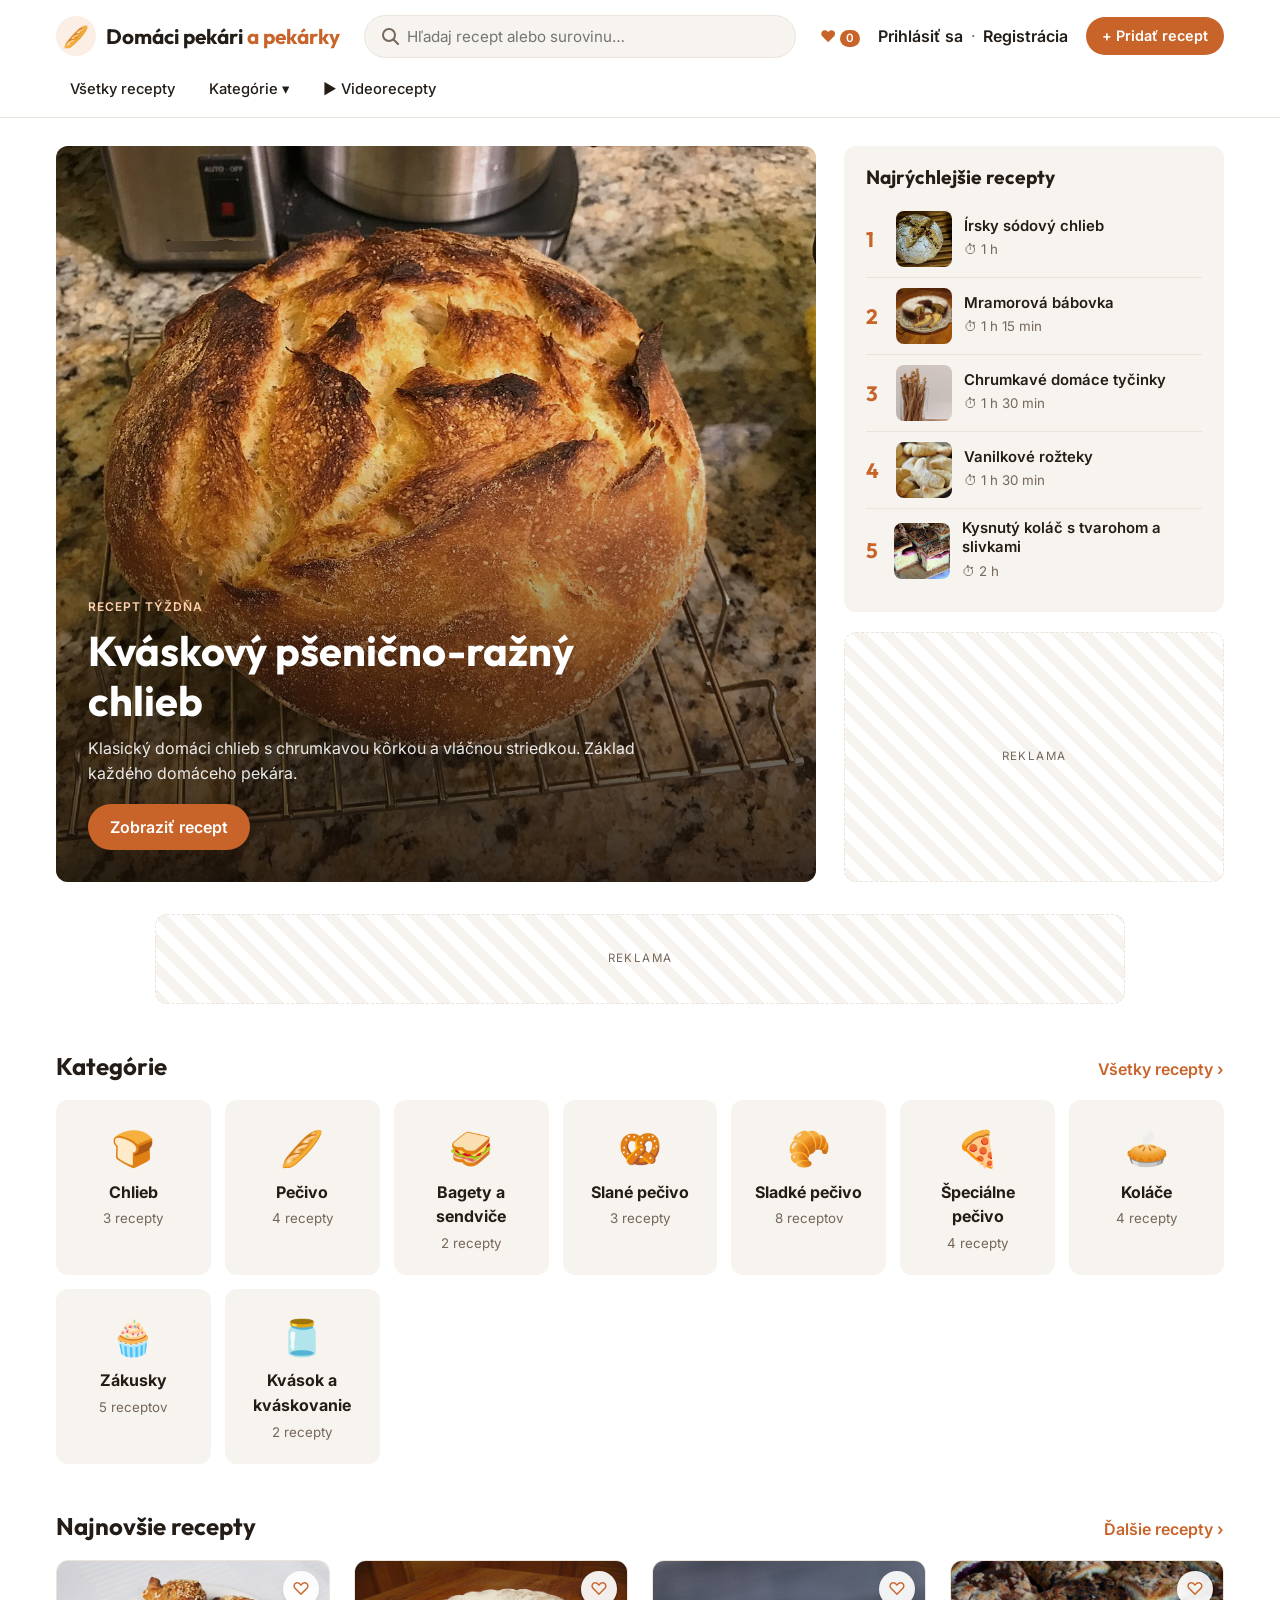
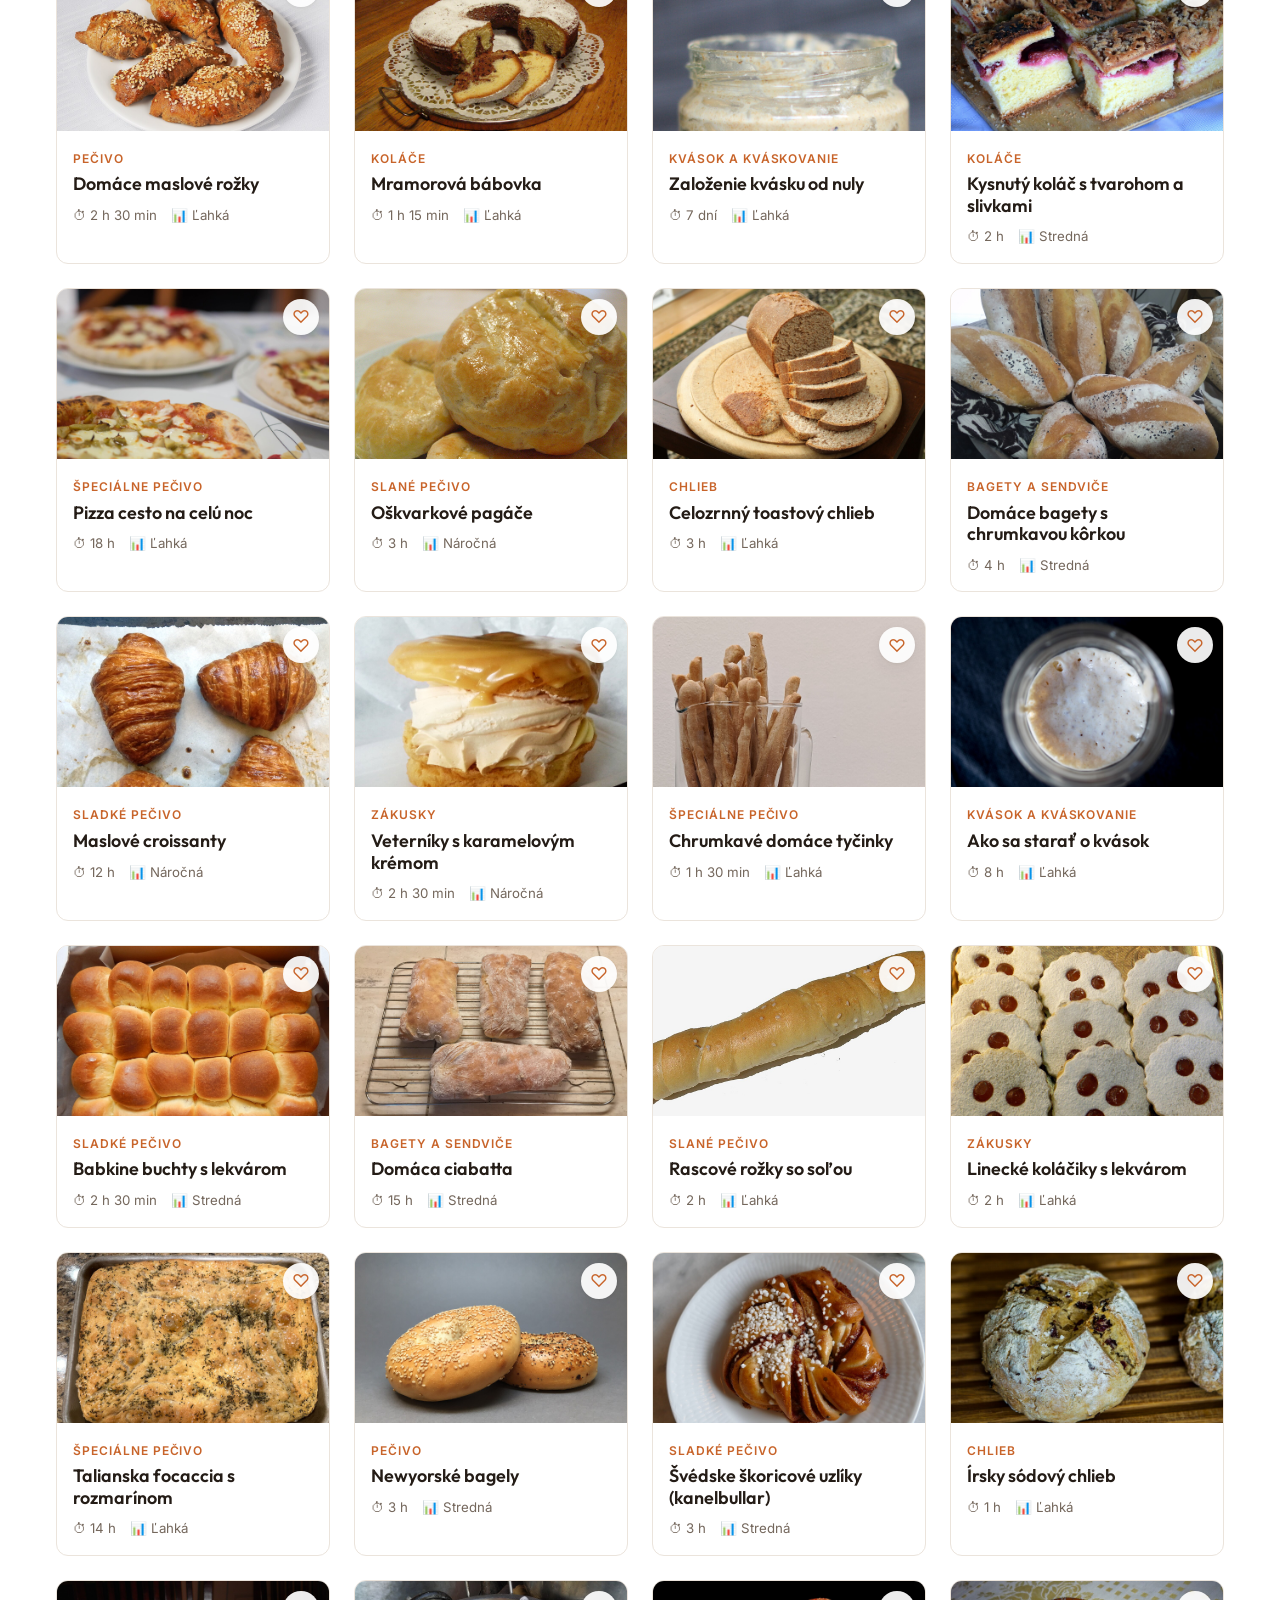
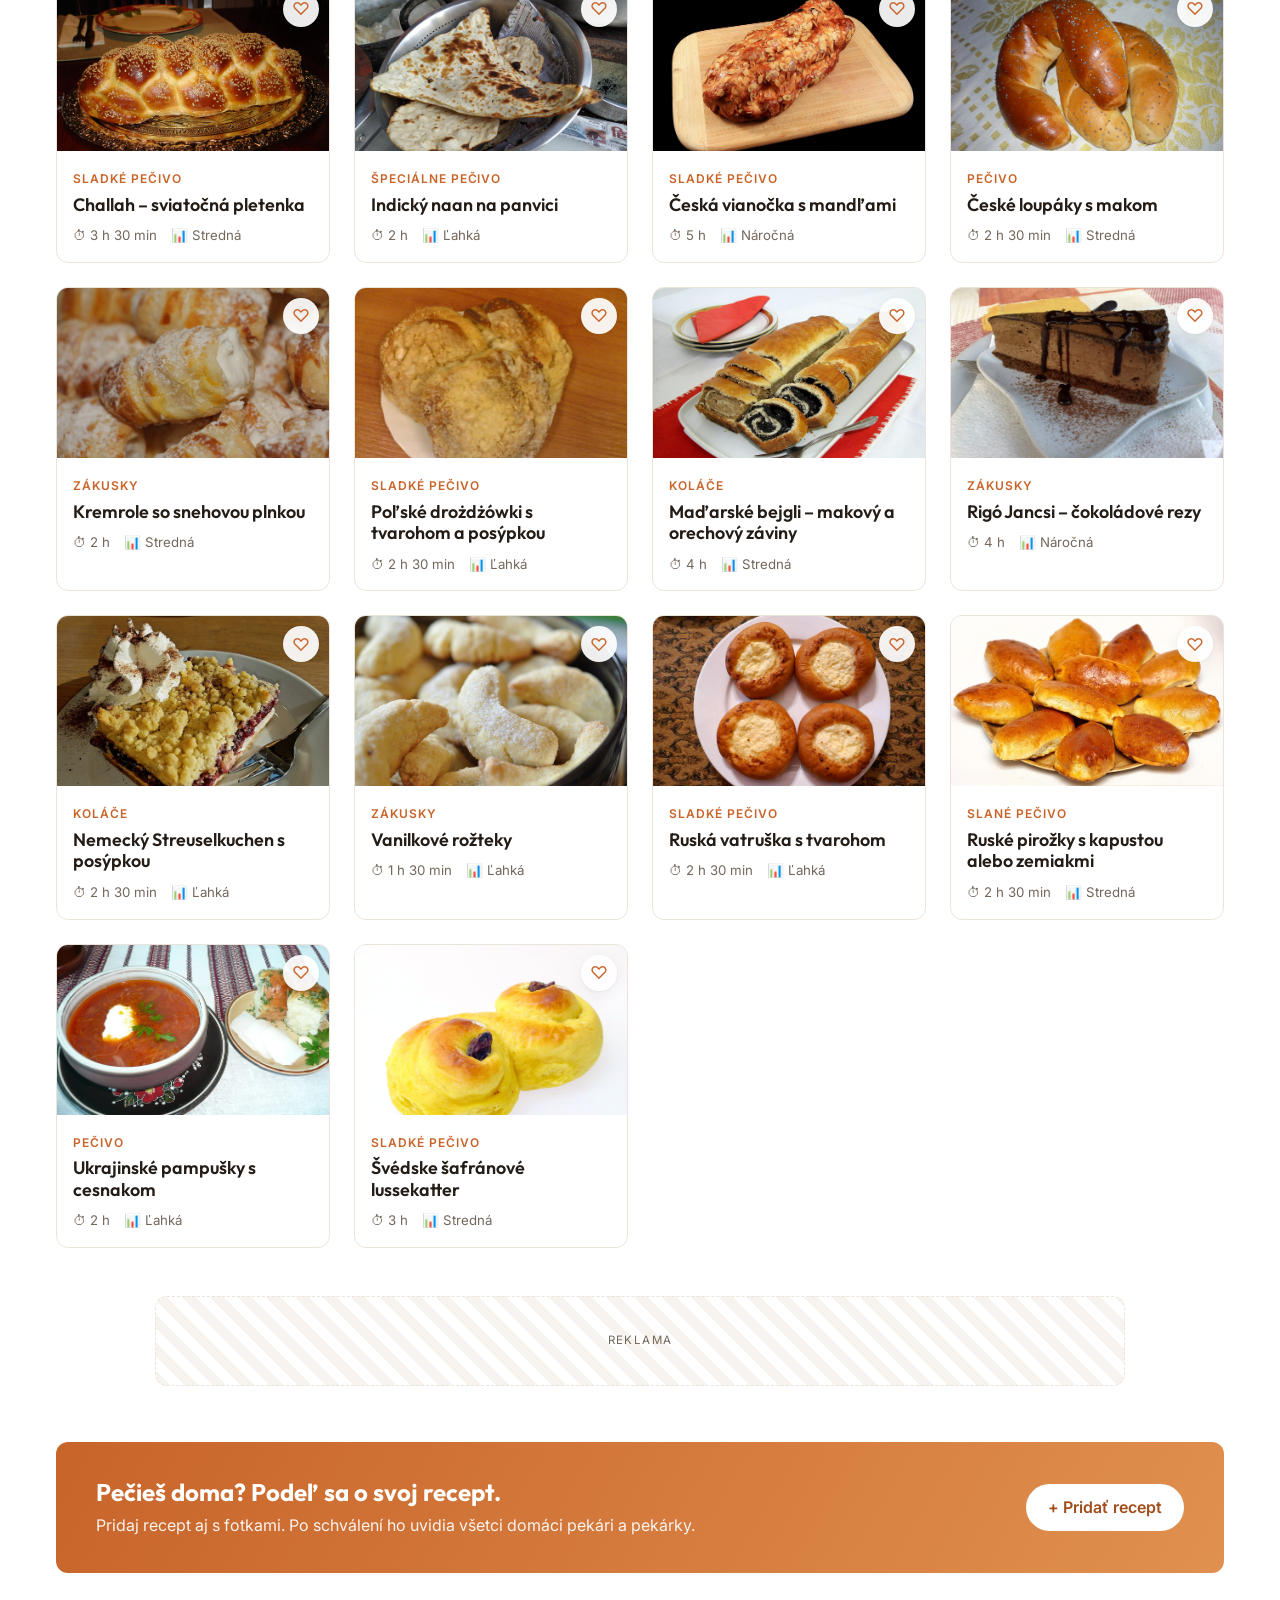
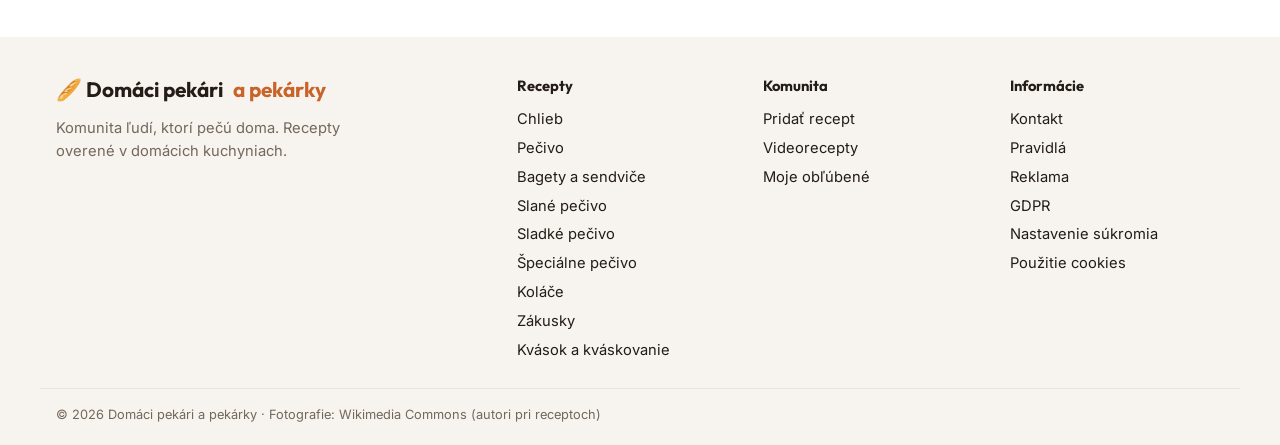
==== index.html @ 5168eda2 "Domáci pekári a pekárky – statický web s receptami Komunitný recepčný portál (zatiaľ statické HTML/C" ====
<!doctype html>
<html lang="sk">
<head>
  <meta charset="utf-8">
  <meta name="viewport" content="width=device-width, initial-scale=1">
  <title>Domáci pekári a pekárky – receptár</title>
  <meta name="description" content="Receptár domácich pekárov a pekárok: chlieb, pečivo, koláče a kvások.">
  <link rel="preconnect" href="https://fonts.googleapis.com">
  <link rel="preconnect" href="https://fonts.gstatic.com" crossorigin>
  <link href="https://fonts.googleapis.com/css2?family=Outfit:wght@500;600;700&family=Inter:wght@400;500;600&display=swap" rel="stylesheet">
  <link rel="stylesheet" href="css/styles.css">
</head>
<body>
  <header class="site-header">
    <div class="container header-top">
      <a href="#/" class="logo" id="logo">
        <span class="logo-mark">🥖</span>
        <span class="logo-text">Domáci pekári <em>a pekárky</em></span>
      </a>
      <div class="search-box">
        <input type="search" id="search" placeholder="Hľadaj recept alebo surovinu…" aria-label="Hľadať recept">
      </div>
      <div class="header-actions">
        <a href="#/oblubene" class="fav-link" title="Obľúbené recepty">♥ <span id="fav-count" class="badge">0</span></a>
        <span class="account-links">
          <button class="link-btn" data-soon>Prihlásiť sa</button>
          <span class="sep">·</span>
          <button class="link-btn" data-soon>Registrácia</button>
        </span>
        <button class="btn btn-small" data-soon>+ Pridať recept</button>
      </div>
    </div>
    <nav class="container main-nav" id="main-nav" aria-label="Kategórie"></nav>
  </header>

  <main id="app" class="container"></main>

  <footer class="site-footer">
    <div class="container footer-inner">
      <div>
        <div class="logo">🥖 Domáci pekári <em>a pekárky</em></div>
        <p>Komunita ľudí, ktorí pečú doma. Recepty overené v domácich kuchyniach.</p>
      </div>
      <div>
        <h4>Recepty</h4>
        <div id="footer-cats"></div>
      </div>
      <div>
        <h4>Komunita</h4>
        <a href="#" data-soon>Pridať recept</a>
        <a href="#/videorecepty">Videorecepty</a>
        <a href="#/oblubene">Moje obľúbené</a>
      </div>
      <div>
        <h4>Informácie</h4>
        <a href="#" data-soon>Kontakt</a>
        <a href="#" data-soon>Pravidlá</a>
        <a href="#" data-soon>Reklama</a>
        <a href="#" data-soon>GDPR</a>
        <a href="#" data-soon>Nastavenie súkromia</a>
        <a href="#" data-soon>Použitie cookies</a>
      </div>
    </div>
    <p class="container copyright">© <span id="year"></span> Domáci pekári a pekárky · Fotografie: Wikimedia Commons (autori pri receptoch)</p>
  </footer>

  <div id="toast" class="toast" role="status" aria-live="polite"></div>

  <script src="js/recipes.js"></script>
  <script src="js/app.js"></script>
</body>
</html>
---- css/styles.css ----
/* Dizajn v3 – komunitný receptový portál. Staršie návrhy sú v priečinku navrhy/. */
:root {
  --bg: #ffffff;
  --soft: #f7f3ee;
  --surface: #ffffff;
  --text: #241c16;
  --muted: #74675c;
  --accent: #c8642a;
  --accent-dark: #a24d1c;
  --accent-soft: #fbeee4;
  --border: #ebe4dc;
  --shadow: 0 1px 3px rgba(36, 28, 22, 0.06), 0 6px 18px rgba(36, 28, 22, 0.06);
  --radius: 12px;
}

@media (prefers-color-scheme: dark) {
  :root {
    --bg: #17130f;
    --soft: #201a15;
    --surface: #221c17;
    --text: #f3ece4;
    --muted: #b0a294;
    --accent: #ea8a4f;
    --accent-dark: #f3a574;
    --accent-soft: #3a2619;
    --border: #332a22;
    --shadow: 0 6px 18px rgba(0, 0, 0, 0.35);
  }
}

* { box-sizing: border-box; }

body {
  margin: 0;
  font-family: "Inter", system-ui, sans-serif;
  background: var(--bg);
  color: var(--text);
  line-height: 1.55;
}

h1, h2, h3, h4, .logo { font-family: "Outfit", system-ui, sans-serif; line-height: 1.2; }
h2 { font-size: 1.5rem; }

a { color: var(--accent); }

.container { max-width: 1200px; margin: 0 auto; padding: 0 16px; }

button { font: inherit; }

.btn {
  display: inline-block; border: none; border-radius: 999px; cursor: pointer;
  background: var(--accent); color: #fff; padding: 11px 22px; font-weight: 600; text-decoration: none;
}
.btn:hover { background: var(--accent-dark); }
.btn-small { padding: 8px 16px; font-size: 0.9rem; }
.btn-light { background: #fff; color: var(--accent-dark); }
.btn-light:hover { background: var(--accent-soft); }
.btn-outline {
  border: 1px solid var(--border); background: var(--surface); color: var(--text);
  border-radius: 999px; padding: 10px 18px; cursor: pointer; font-weight: 500;
}
.btn-outline:hover { border-color: var(--accent); color: var(--accent); }
.link-btn { border: none; background: none; color: var(--text); font-weight: 600; cursor: pointer; padding: 8px 4px; }
.link-btn:hover { color: var(--accent); }
.account-links { display: inline-flex; align-items: center; gap: 4px; white-space: nowrap; }
.account-links .sep { color: var(--muted); }

/* hlavička */
.site-header { background: var(--surface); border-bottom: 1px solid var(--border); position: sticky; top: 0; z-index: 20; }
.header-top { display: flex; align-items: center; gap: 24px; height: 72px; }
.logo { display: flex; align-items: center; gap: 10px; text-decoration: none; color: var(--text); font-weight: 700; font-size: 1.3rem; white-space: nowrap; }
.logo em { font-style: normal; color: var(--accent); }
.logo-mark { display: grid; place-items: center; width: 40px; height: 40px; border-radius: 50%; background: var(--accent-soft); font-size: 1.3rem; }
.search-box { flex: 1; max-width: 520px; }
#search {
  width: 100%; padding: 11px 18px 11px 42px; font-size: 0.95rem; font-family: inherit;
  border: 1px solid var(--border); border-radius: 999px; background: var(--soft); color: var(--text);
  background-image: url("data:image/svg+xml,%3Csvg xmlns='http://www.w3.org/2000/svg' width='18' height='18' fill='none' stroke='%2374675c' stroke-width='2' stroke-linecap='round'%3E%3Ccircle cx='8' cy='8' r='6'/%3E%3Cpath d='M13 13l4 4'/%3E%3C/svg%3E");
  background-repeat: no-repeat; background-position: 16px center;
}
#search:focus { outline: 2px solid var(--accent); outline-offset: 1px; background-color: var(--surface); }
.header-actions { display: flex; align-items: center; gap: 14px; margin-left: auto; }
.fav-link { text-decoration: none; color: var(--accent); font-weight: 600; white-space: nowrap; }
.badge {
  display: inline-block; min-width: 20px; padding: 0 6px; border-radius: 10px;
  background: var(--accent); color: #fff; font-size: 0.72rem; text-align: center;
}

.main-nav { display: flex; gap: 6px; padding-bottom: 10px; }
.main-nav > a, .nav-dd-btn {
  white-space: nowrap; text-decoration: none; color: var(--text); font-weight: 500; font-size: 0.92rem;
  padding: 6px 14px; border-radius: 999px; border: none; background: none; cursor: pointer;
}
.main-nav > a:hover, .nav-dd-btn:hover { background: var(--soft); }
.main-nav > a.active, .nav-dd-btn.active { background: var(--accent-soft); color: var(--accent-dark); }

.nav-dd { position: relative; }
.nav-dd-menu {
  display: none; position: absolute; top: calc(100% + 6px); left: 0; z-index: 30; min-width: 240px;
  background: var(--surface); border: 1px solid var(--border); border-radius: var(--radius);
  box-shadow: var(--shadow); padding: 6px;
}
.nav-dd.open .nav-dd-menu { display: block; }
.nav-dd-menu a { display: block; padding: 8px 12px; border-radius: 8px; color: var(--text); text-decoration: none; white-space: nowrap; }
.nav-dd-menu a:hover { background: var(--soft); color: var(--accent); }

/* miesta na reklamu */
.ad {
  display: flex; align-items: center; justify-content: center; border-radius: var(--radius);
  border: 1px dashed var(--border); color: var(--muted); font-size: 0.72rem; letter-spacing: 0.12em; text-transform: uppercase;
  background: repeating-linear-gradient(45deg, var(--soft), var(--soft) 10px, transparent 10px, transparent 20px);
}
.ad-leaderboard { min-height: 90px; max-width: 970px; margin: 32px auto; }
.ad-box { min-height: 250px; margin-top: 20px; }

/* video */
.video-badge {
  position: absolute; top: 10px; left: 10px; background: rgba(20, 12, 6, 0.75); color: #fff;
  font-size: 0.75rem; font-weight: 600; padding: 4px 10px; border-radius: 999px;
}
.recipe-video { margin-bottom: 32px; }
.recipe-video h2 { margin: 0 0 14px; }
.video { position: relative; aspect-ratio: 16 / 9; border-radius: var(--radius); overflow: hidden; background: #000; }
.video iframe, .video video { position: absolute; inset: 0; width: 100%; height: 100%; border: 0; }

/* úvod: recept týždňa + bočný zoznam */
.top { display: grid; grid-template-columns: 2fr 1fr; gap: 28px; margin: 28px 0 8px; }
.feature { position: relative; display: block; border-radius: var(--radius); overflow: hidden; color: #fff; text-decoration: none; min-height: 420px; }
.feature-img { position: absolute; inset: 0; display: grid; place-items: center; font-size: 8rem; }
.feature-img img { width: 100%; height: 100%; object-fit: cover; transition: transform 0.5s; }
.feature:hover .feature-img img { transform: scale(1.03); }
.feature::after { content: ""; position: absolute; inset: 0; background: linear-gradient(to top, rgba(20, 12, 6, 0.85), rgba(20, 12, 6, 0.1) 60%); }
.feature-text { position: absolute; left: 0; right: 0; bottom: 0; padding: 32px; z-index: 1; max-width: 640px; }
.feature-text h1 { font-size: clamp(1.7rem, 3.5vw, 2.6rem); margin: 8px 0 10px; }
.feature-text p { margin: 0 0 18px; opacity: 0.9; }

.side-list { background: var(--soft); border-radius: var(--radius); padding: 20px 22px; }
.side-list h2 { font-size: 1.2rem; margin: 0 0 12px; }
.side-list ol { list-style: none; margin: 0; padding: 0; counter-reset: q; }
.side-list li { counter-increment: q; border-bottom: 1px solid var(--border); }
.side-list li:last-child { border-bottom: none; }
.side-list a { display: flex; align-items: center; gap: 12px; padding: 10px 0; text-decoration: none; color: var(--text); }
.side-list a::before { content: counter(q); font-family: "Outfit", sans-serif; font-weight: 700; font-size: 1.3rem; color: var(--accent); width: 18px; }
.side-list a:hover strong { color: var(--accent); }
.side-list strong { display: block; font-weight: 600; font-size: 0.93rem; line-height: 1.3; }
.side-list small { color: var(--muted); }
.thumb { flex: none; width: 56px; height: 56px; border-radius: 8px; overflow: hidden; display: grid; place-items: center; font-size: 1.6rem; }
.thumb img { width: 100%; height: 100%; object-fit: cover; }

/* sekcie */
.section { margin: 48px 0; }
.section-head { display: flex; align-items: baseline; justify-content: space-between; gap: 12px; margin-bottom: 18px; }
.section-head h2 { margin: 0; }
.section-head a { text-decoration: none; font-weight: 600; white-space: nowrap; }

.cat-tiles { display: grid; grid-template-columns: repeat(auto-fill, minmax(140px, 1fr)); gap: 14px; }
.cat-tile strong { text-align: center; }
.cat-tile {
  display: flex; flex-direction: column; align-items: center; gap: 4px; padding: 20px 12px;
  background: var(--soft); border-radius: var(--radius); text-decoration: none; color: var(--text);
  border: 1px solid transparent; transition: border-color 0.2s, transform 0.2s;
}
.cat-tile:hover { border-color: var(--accent); transform: translateY(-2px); }
.cat-icon { font-size: 2.2rem; }
.cat-tile small { color: var(--muted); }

/* karty */
.grid { display: grid; grid-template-columns: repeat(auto-fill, minmax(260px, 1fr)); gap: 24px; }
.card { position: relative; background: var(--surface); border: 1px solid var(--border); border-radius: var(--radius); overflow: hidden; transition: box-shadow 0.2s, transform 0.2s; }
.card:hover { box-shadow: var(--shadow); transform: translateY(-3px); }
.card-link { color: inherit; text-decoration: none; display: block; height: 100%; }
.card-img { display: grid; place-items: center; font-size: 4rem; aspect-ratio: 16 / 10; overflow: hidden; }
.card-img img, .recipe-img img { width: 100%; height: 100%; object-fit: cover; }
.card-body { padding: 14px 16px 16px; }
.card-body h3 { margin: 4px 0 10px; font-size: 1.12rem; font-weight: 600; }
.card-link:hover h3 { color: var(--accent); }
.meta { display: flex; gap: 14px; font-size: 0.83rem; color: var(--muted); }
.kicker { font-size: 0.75rem; font-weight: 600; text-transform: uppercase; letter-spacing: 0.08em; color: var(--accent); }
.kicker.light { color: #ffd2b0; }

.media { background: var(--accent-soft); }

.fav-btn {
  position: absolute; top: 10px; right: 10px; width: 36px; height: 36px;
  border: none; border-radius: 50%; background: rgba(255, 255, 255, 0.92);
  color: var(--accent); font-size: 1.1rem; cursor: pointer; box-shadow: var(--shadow);
}
.fav-btn.on { color: #d0342c; }
.fav-btn.big {
  position: static; width: auto; height: auto; border-radius: 999px; padding: 10px 18px;
  background: var(--accent-soft); color: var(--accent-dark); font-weight: 600; box-shadow: none;
}

/* výzva na pridanie receptu */
.cta {
  display: flex; align-items: center; justify-content: space-between; gap: 24px; flex-wrap: wrap;
  margin: 56px 0; padding: 36px 40px; border-radius: var(--radius);
  background: linear-gradient(120deg, var(--accent), #e0904f); color: #fff;
}
.cta h2 { margin: 0 0 6px; }
.cta p { margin: 0; opacity: 0.92; }

/* zoznamy */
.crumbs { margin: 24px 0 8px; font-size: 0.88rem; color: var(--muted); }
.crumbs a { color: var(--muted); text-decoration: none; }
.crumbs a:hover { color: var(--accent); }
.crumbs span { margin: 0 4px; }
.page-title { font-size: clamp(1.8rem, 4vw, 2.4rem); margin: 4px 0 4px; }
.page-sub { color: var(--muted); margin: 0 0 24px; }
.empty { text-align: center; color: var(--muted); padding: 40px 0; }

/* detail receptu */
.recipe { max-width: 920px; margin: 0 auto; }
.recipe-title h1 { font-size: clamp(1.9rem, 4.5vw, 2.8rem); margin: 6px 0 12px; }
.byline { margin-bottom: 14px; }
.author { display: inline-flex; align-items: center; gap: 8px; font-weight: 600; font-size: 0.92rem; }
.avatar {
  display: grid; place-items: center; width: 32px; height: 32px; border-radius: 50%;
  background: var(--accent); color: #fff; font-size: 0.72rem; font-weight: 700;
}
.lead { font-size: 1.12rem; color: var(--muted); margin: 0 0 18px; }
.actions { display: flex; flex-wrap: wrap; gap: 10px; margin-bottom: 24px; }

.recipe-figure { margin: 0 0 20px; }
.recipe-img { display: grid; place-items: center; aspect-ratio: 16 / 9; border-radius: var(--radius); overflow: hidden; font-size: 8rem; }
.recipe-figure figcaption { margin-top: 6px; font-size: 0.75rem; color: var(--muted); }
.recipe-figure figcaption a { color: inherit; }

.facts { display: grid; grid-template-columns: repeat(4, 1fr); border: 1px solid var(--border); border-radius: var(--radius); margin-bottom: 32px; }
.facts div { display: flex; flex-direction: column; align-items: center; padding: 14px 8px; text-align: center; border-right: 1px solid var(--border); }
.facts div:last-child { border-right: none; }
.facts strong { font-family: "Outfit", sans-serif; font-size: 1.15rem; }
.facts span { font-size: 0.78rem; color: var(--muted); }

.recipe-body { display: grid; grid-template-columns: 320px 1fr; gap: 40px; }
.recipe-body h2 { margin: 0 0 16px; }
.ingredients { background: var(--soft); border-radius: var(--radius); padding: 22px; align-self: start; position: sticky; top: 130px; }
.servings { display: inline-flex; align-items: center; gap: 10px; background: var(--surface); border: 1px solid var(--border); border-radius: 999px; padding: 4px; margin-bottom: 10px; }
.servings button { width: 30px; height: 30px; border: none; border-radius: 50%; background: var(--accent); color: #fff; cursor: pointer; }
.servings span { min-width: 80px; text-align: center; font-weight: 600; }
.ingredients ul { list-style: none; padding: 0; margin: 0; }
.ingredients li { padding: 9px 0; border-bottom: 1px solid var(--border); }
.ingredients li:last-child { border-bottom: none; }
.ingredients label { cursor: pointer; }
.ingredients input { accent-color: var(--accent); }
.ingredients label:has(input:checked) { text-decoration: line-through; color: var(--muted); }
.steps ol { list-style: none; padding: 0; margin: 0; counter-reset: step; }
.steps li { counter-increment: step; position: relative; padding: 0 0 22px 52px; }
.steps li::before {
  content: counter(step); position: absolute; left: 0; top: -2px; width: 34px; height: 34px;
  border-radius: 50%; background: var(--accent-soft); color: var(--accent-dark);
  display: grid; place-items: center; font-family: "Outfit", sans-serif; font-weight: 700;
}

.comments { margin-top: 40px; padding-top: 28px; border-top: 1px solid var(--border); }
.comment-box { background: var(--soft); border-radius: var(--radius); padding: 24px; text-align: center; }
.comment-box p { margin: 0 0 14px; color: var(--muted); }

/* päta */
.site-footer { background: var(--soft); margin-top: 64px; padding: 40px 0 20px; font-size: 0.92rem; }
.footer-inner { display: grid; grid-template-columns: 2fr 1fr 1fr 1fr; gap: 32px; }
.footer-inner p { color: var(--muted); max-width: 340px; }
.footer-inner h4 { margin: 0 0 10px; }
.footer-inner a { display: block; color: var(--text); text-decoration: none; padding: 3px 0; }
.footer-inner a:hover { color: var(--accent); }
.copyright { color: var(--muted); font-size: 0.8rem; border-top: 1px solid var(--border); padding-top: 16px; margin-top: 24px; }

.toast {
  position: fixed; left: 50%; bottom: 24px; transform: translate(-50%, 20px); opacity: 0; pointer-events: none;
  background: var(--text); color: var(--bg); padding: 12px 20px; border-radius: 999px; font-size: 0.9rem;
  transition: opacity 0.25s, transform 0.25s; max-width: calc(100% - 32px); text-align: center;
}
.toast.show { opacity: 1; transform: translate(-50%, 0); }

@media (max-width: 900px) {
  .top { grid-template-columns: 1fr; }
  .recipe-body { grid-template-columns: 1fr; }
  .ingredients { position: static; }
  .footer-inner { grid-template-columns: 1fr 1fr 1fr; }
  .footer-inner > div:first-child { grid-column: 1 / -1; }
}

@media (max-width: 640px) {
  .header-top { flex-wrap: wrap; height: auto; padding-top: 12px; padding-bottom: 10px; gap: 10px; }
  .logo-text em { display: none; }
  .account-links .link-btn { font-size: 0.85rem; padding: 6px 2px; }
  .header-actions .btn-small { display: none; }
  .footer-inner { grid-template-columns: 1fr 1fr; }
  .search-box { order: 3; flex-basis: 100%; max-width: none; }
  .feature { min-height: 340px; }
  .feature-text { padding: 20px; }
  .facts { grid-template-columns: 1fr 1fr; }
  .facts div:nth-child(2) { border-right: none; }
  .facts div:nth-child(-n+2) { border-bottom: 1px solid var(--border); }
  .cta { padding: 28px 22px; }
}

@media print {
  .site-header, .site-footer, .actions, .comments, .section, .crumbs, .servings, .toast, .ad, .recipe-video { display: none !important; }
  .recipe-body { grid-template-columns: 1fr 2fr; }
  .ingredients { position: static; background: none; }
}
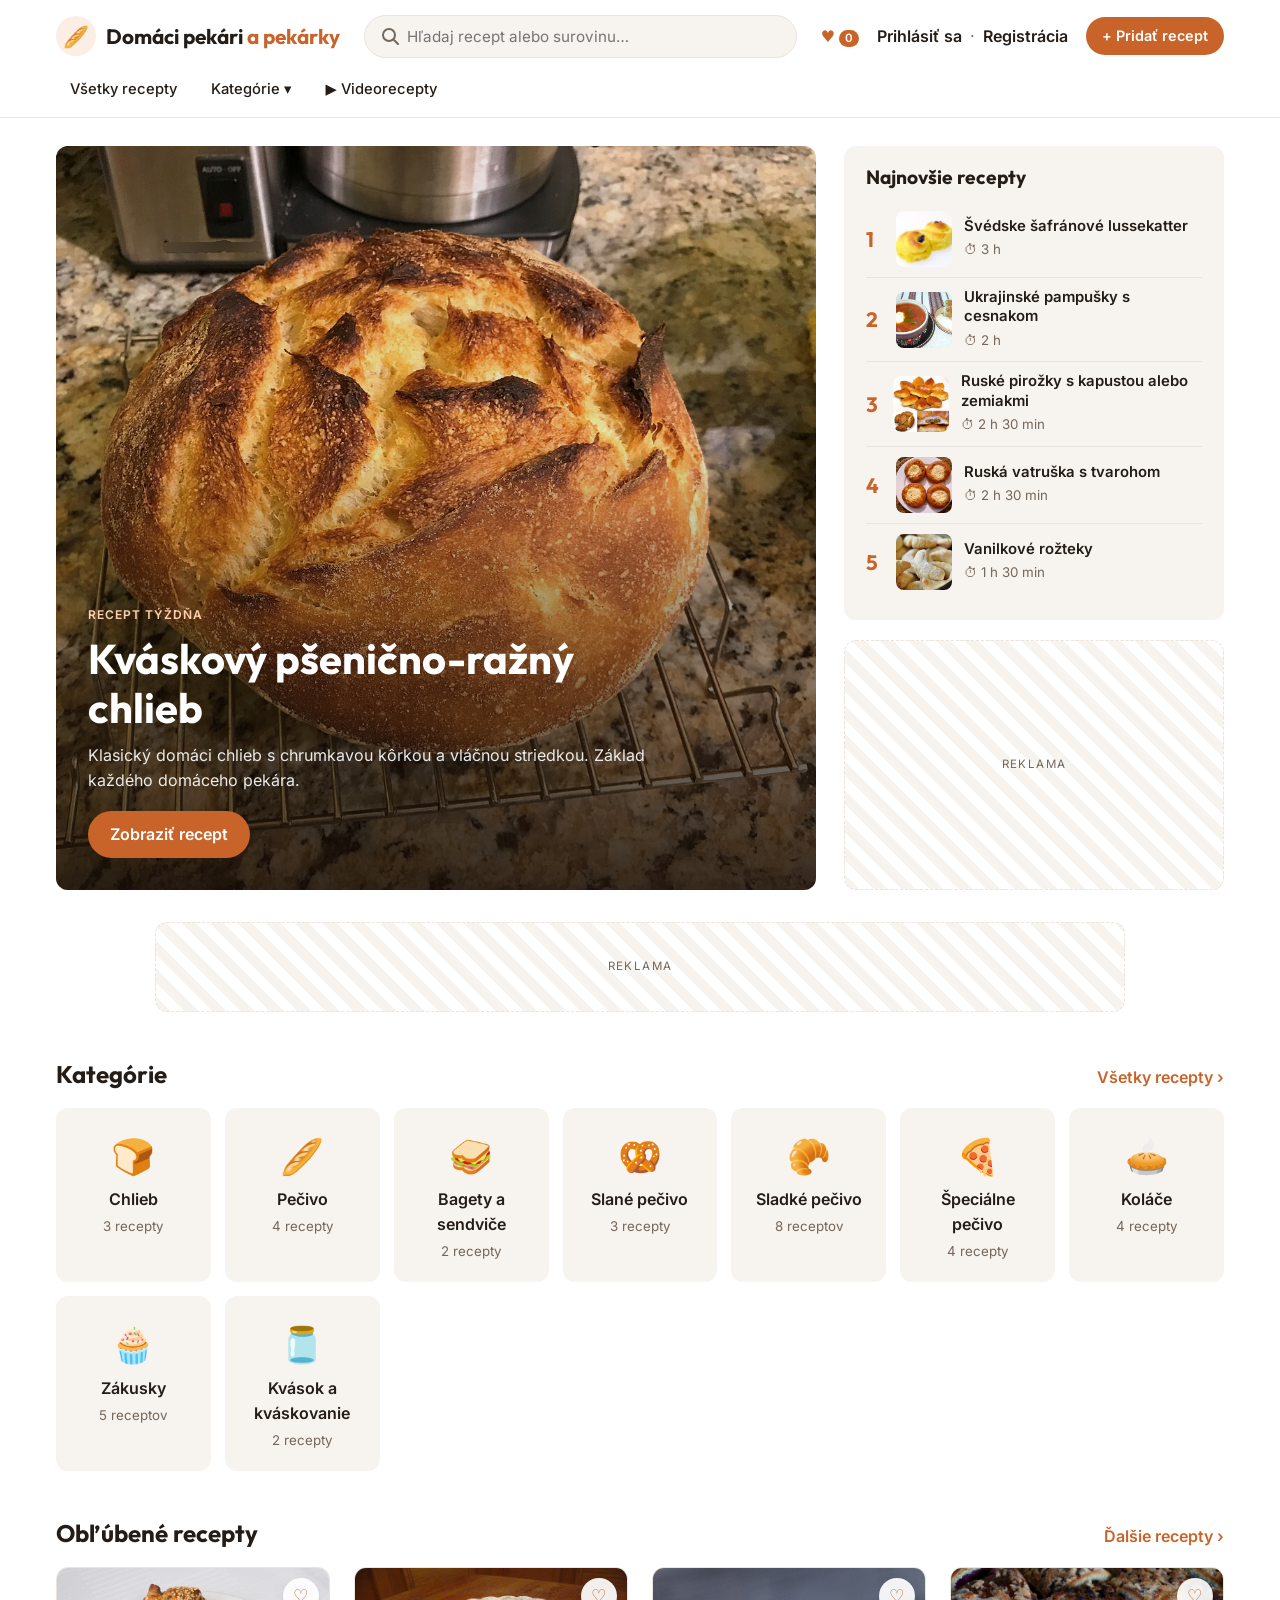
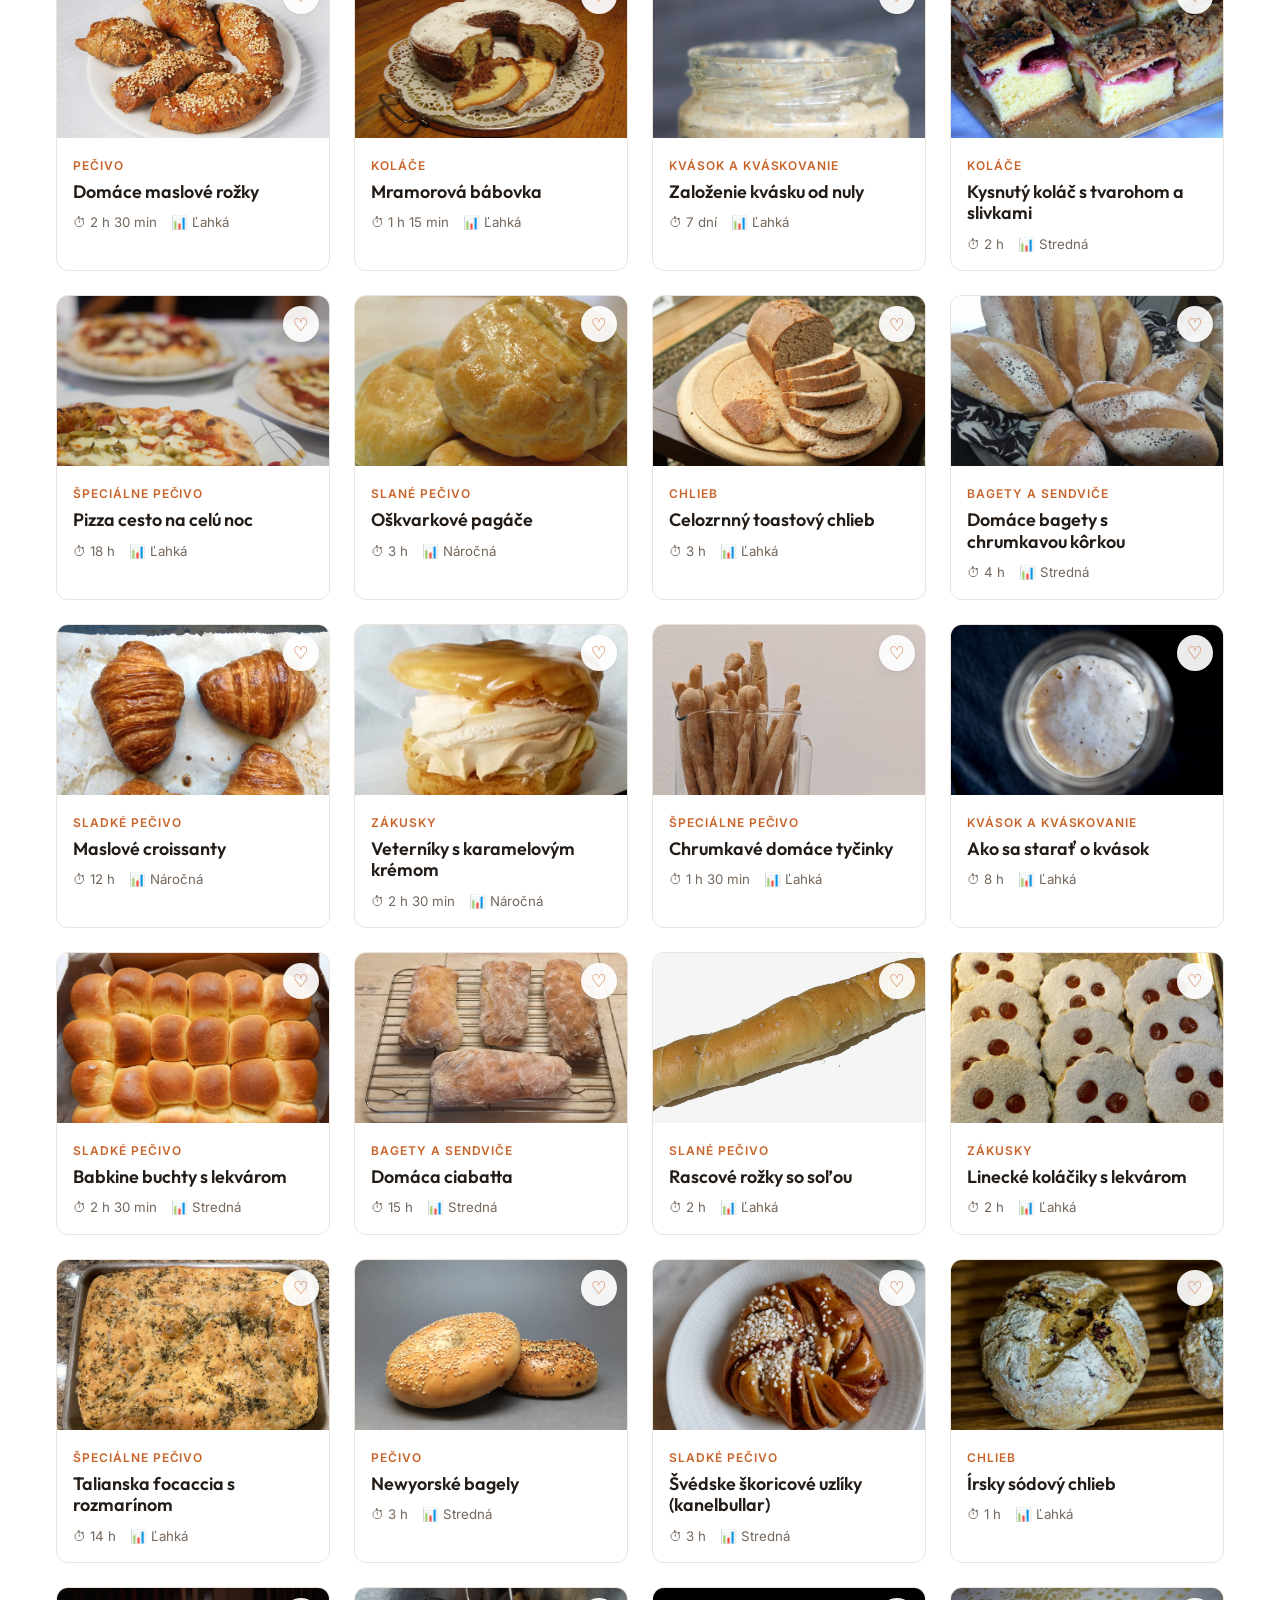
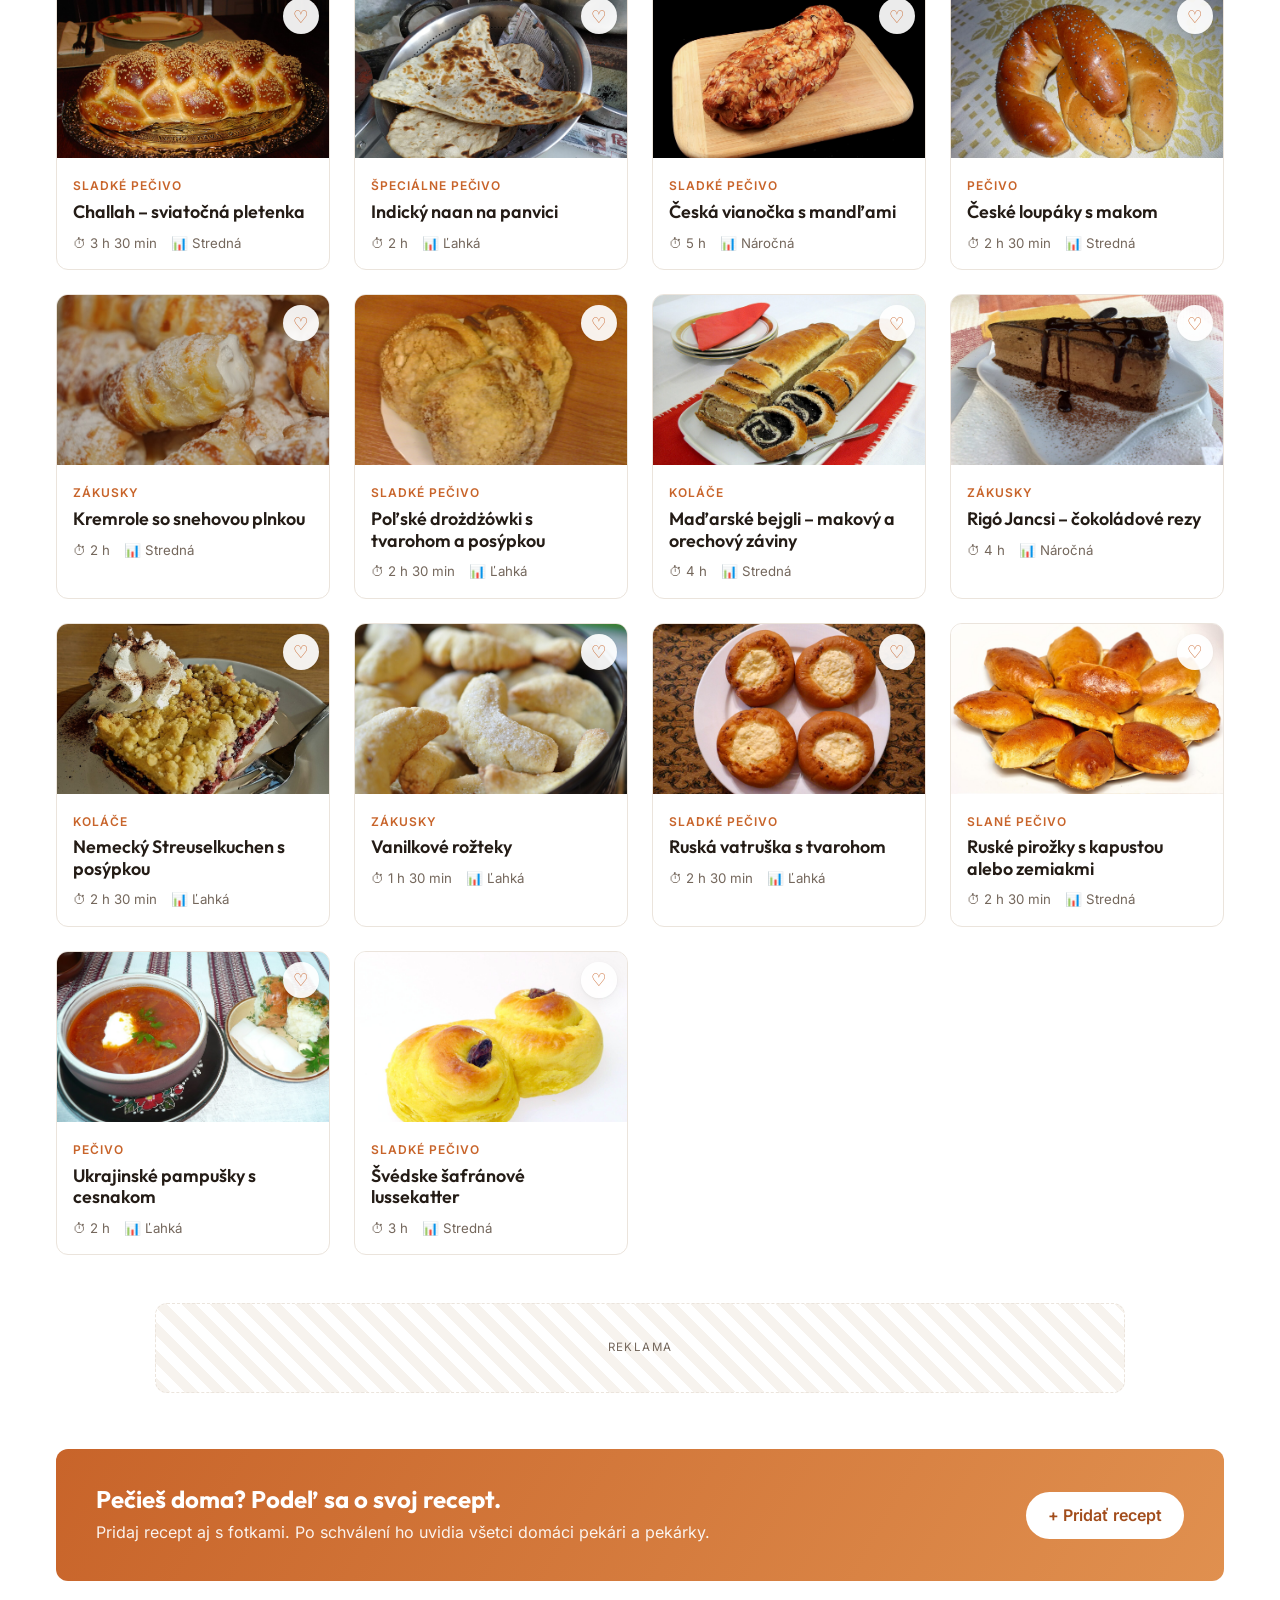
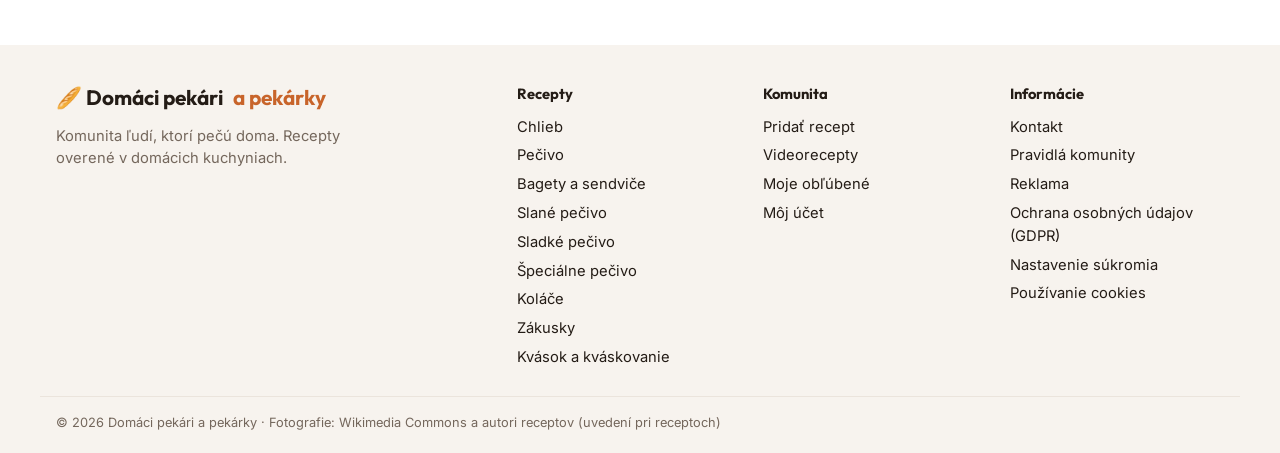
==== commit 38e10bfb: "Používateľská sekcia: prihlásenie cez Google, recepty od používateľov, GDPR - Supabase (cez integrác" ====
--- a/index.html
+++ b/index.html
@@ -2,12 +2,27 @@
 <html lang="sk">
 <head>
   <meta charset="utf-8">
-  <meta name="viewport" content="width=device-width, initial-scale=1">
+  <meta name="viewport" content="width=device-width, initial-scale=1, viewport-fit=cover">
+  <meta name="theme-color" content="#c8642a">
+  <link rel="manifest" href="manifest.webmanifest">
+  <link rel="icon" type="image/png" sizes="48x48" href="icons/favicon-48.png">
+  <link rel="apple-touch-icon" href="icons/apple-touch-icon.png">
+  <meta name="apple-mobile-web-app-capable" content="yes">
+  <meta name="mobile-web-app-capable" content="yes">
+  <meta name="apple-mobile-web-app-title" content="Pekári">
+  <meta name="apple-mobile-web-app-status-bar-style" content="default">
+  <script>
+    // Prepínač „počítačová verzia“ na mobile: stránka sa vykreslí v šírke 1200 px ako na počítači.
+    try {
+      if (localStorage.getItem("pekari-zobrazenie") === "pocitac")
+        document.querySelector('meta[name="viewport"]').setAttribute("content", "width=1200");
+    } catch (e) { /* bez úložiska ostane mobilná verzia */ }
+  </script>
   <title>Domáci pekári a pekárky – receptár</title>
   <meta name="description" content="Receptár domácich pekárov a pekárok: chlieb, pečivo, koláče a kvások.">
-  <link rel="preconnect" href="https://fonts.googleapis.com">
-  <link rel="preconnect" href="https://fonts.gstatic.com" crossorigin>
-  <link href="https://fonts.googleapis.com/css2?family=Outfit:wght@500;600;700&family=Inter:wght@400;500;600&display=swap" rel="stylesheet">
+  <link rel="preload" href="fonts/inter-latin.woff2" as="font" type="font/woff2" crossorigin>
+  <link rel="preload" href="fonts/outfit-latin.woff2" as="font" type="font/woff2" crossorigin>
+  <link rel="stylesheet" href="css/fonts.css">
   <link rel="stylesheet" href="css/styles.css">
 </head>
 <body>
@@ -22,12 +37,16 @@
       </div>
       <div class="header-actions">
         <a href="#/oblubene" class="fav-link" title="Obľúbené recepty">♥ <span id="fav-count" class="badge">0</span></a>
-        <span class="account-links">
-          <button class="link-btn" data-soon>Prihlásiť sa</button>
-          <span class="sep">·</span>
-          <button class="link-btn" data-soon>Registrácia</button>
-        </span>
-        <button class="btn btn-small" data-soon>+ Pridať recept</button>
+        <div class="header-menu" id="header-menu">
+          <span class="account-links" id="account-links">
+            <a class="link-btn" href="#/prihlasenie">Prihlásiť sa</a>
+            <span class="sep">·</span>
+            <a class="link-btn" href="#/registracia">Registrácia</a>
+          </span>
+          <a class="btn btn-small" href="#/pridat">+ Pridať recept</a>
+          <button class="btn-outline install-btn" data-install hidden>📲 Nainštalovať aplikáciu</button>
+        </div>
+        <button class="menu-btn" id="menu-btn" aria-label="Menu" aria-expanded="false" aria-controls="header-menu">☰</button>
       </div>
     </div>
     <nav class="container main-nav" id="main-nav" aria-label="Kategórie"></nav>
@@ -47,25 +66,32 @@
       </div>
       <div>
         <h4>Komunita</h4>
-        <a href="#" data-soon>Pridať recept</a>
+        <a href="#/pridat">Pridať recept</a>
         <a href="#/videorecepty">Videorecepty</a>
         <a href="#/oblubene">Moje obľúbené</a>
+        <a href="#/ucet">Môj účet</a>
       </div>
       <div>
         <h4>Informácie</h4>
         <a href="#" data-soon>Kontakt</a>
-        <a href="#" data-soon>Pravidlá</a>
+        <a href="#/pravidla">Pravidlá komunity</a>
         <a href="#" data-soon>Reklama</a>
-        <a href="#" data-soon>GDPR</a>
-        <a href="#" data-soon>Nastavenie súkromia</a>
-        <a href="#" data-soon>Použitie cookies</a>
+        <a href="#/ochrana-osobnych-udajov">Ochrana osobných údajov (GDPR)</a>
+        <a href="#/ucet">Nastavenie súkromia</a>
+        <a href="#/cookies">Používanie cookies</a>
       </div>
     </div>
-    <p class="container copyright">© <span id="year"></span> Domáci pekári a pekárky · Fotografie: Wikimedia Commons (autori pri receptoch)</p>
+    <p class="container copyright">© <span id="year"></span> Domáci pekári a pekárky · Fotografie: Wikimedia Commons a autori receptov (uvedení pri receptoch)</p>
+    <p class="container view-switch" id="view-switch" hidden></p>
+    <p class="container view-switch" id="install-app" hidden></p>
   </footer>
 
   <div id="toast" class="toast" role="status" aria-live="polite"></div>
 
+  <script src="js/supabase-config.js"></script>
+  <script src="js/vendor/supabase.min.js"></script>
+  <script src="js/backend.js"></script>
+  <script src="js/pravne.js"></script>
   <script src="js/recipes.js"></script>
   <script src="js/app.js"></script>
 </body>
--- a/css/fonts.css
+++ b/css/fonts.css
@@ -0,0 +1,23 @@
+/* Písma Inter a Outfit (licencia SIL Open Font License 1.1) uložené priamo na našom serveri.
+   Nenačítavajú sa z Google Fonts, aby Google nedostával IP adresy návštevníkov (GDPR).
+   Obe písma sú variabilné – jeden súbor pokrýva všetky hrúbky. */
+@font-face {
+  font-family: "Inter"; font-style: normal; font-weight: 400 600; font-display: swap;
+  src: url("../fonts/inter-latin-ext.woff2") format("woff2");
+  unicode-range: U+0100-02BA, U+02BD-02C5, U+02C7-02CC, U+02CE-02D7, U+02DD-02FF, U+0304, U+0308, U+0329, U+1D00-1DBF, U+1E00-1E9F, U+1EF2-1EFF, U+2020, U+20A0-20AB, U+20AD-20C4, U+2113, U+2C60-2C7F, U+A720-A7FF;
+}
+@font-face {
+  font-family: "Inter"; font-style: normal; font-weight: 400 600; font-display: swap;
+  src: url("../fonts/inter-latin.woff2") format("woff2");
+  unicode-range: U+0000-00FF, U+0131, U+0152-0153, U+02BB-02BC, U+02C6, U+02DA, U+02DC, U+0304, U+0308, U+0329, U+2000-206F, U+20AC, U+2122, U+2191, U+2193, U+2212, U+2215, U+FEFF, U+FFFD;
+}
+@font-face {
+  font-family: "Outfit"; font-style: normal; font-weight: 500 700; font-display: swap;
+  src: url("../fonts/outfit-latin-ext.woff2") format("woff2");
+  unicode-range: U+0100-02BA, U+02BD-02C5, U+02C7-02CC, U+02CE-02D7, U+02DD-02FF, U+0304, U+0308, U+0329, U+1D00-1DBF, U+1E00-1E9F, U+1EF2-1EFF, U+2020, U+20A0-20AB, U+20AD-20C4, U+2113, U+2C60-2C7F, U+A720-A7FF;
+}
+@font-face {
+  font-family: "Outfit"; font-style: normal; font-weight: 500 700; font-display: swap;
+  src: url("../fonts/outfit-latin.woff2") format("woff2");
+  unicode-range: U+0000-00FF, U+0131, U+0152-0153, U+02BB-02BC, U+02C6, U+02DA, U+02DC, U+0304, U+0308, U+0329, U+2000-206F, U+20AC, U+2122, U+2191, U+2193, U+2212, U+2215, U+FEFF, U+FFFD;
+}
--- a/css/styles.css
+++ b/css/styles.css
@@ -80,6 +80,9 @@
 }
 #search:focus { outline: 2px solid var(--accent); outline-offset: 1px; background-color: var(--surface); }
 .header-actions { display: flex; align-items: center; gap: 14px; margin-left: auto; }
+.header-menu { display: flex; align-items: center; gap: 14px; }
+.menu-btn { display: none; }
+.header-menu .install-btn { display: none; } /* na počítači je inštalácia len v päte */
 .fav-link { text-decoration: none; color: var(--accent); font-weight: 600; white-space: nowrap; }
 .badge {
   display: inline-block; min-width: 20px; padding: 0 6px; border-radius: 10px;
@@ -264,6 +267,132 @@
 .footer-inner a { display: block; color: var(--text); text-decoration: none; padding: 3px 0; }
 .footer-inner a:hover { color: var(--accent); }
 .copyright { color: var(--muted); font-size: 0.8rem; border-top: 1px solid var(--border); padding-top: 16px; margin-top: 24px; }
+.view-switch { text-align: center; margin: 8px auto 0; }
+.view-switch .link-btn { color: var(--accent); padding: 10px; }
+
+/* ===== Používateľská sekcia ===== */
+.small { font-size: 0.85rem; color: var(--muted); }
+.note { background: var(--accent-soft); border-radius: var(--radius); padding: 12px 16px; margin: 0 0 18px; }
+.notice {
+  background: var(--soft); border: 1px solid var(--border); border-left: 4px solid var(--accent);
+  border-radius: var(--radius); padding: 14px 18px; margin: 16px 0;
+}
+.notice-rejected { border-left-color: #c0392b; }
+.notice .btn-small { margin-left: 8px; }
+
+.btn-danger { color: #c0392b; border-color: #e7b7b1; }
+.btn-danger:hover { color: #fff; background: #c0392b; border-color: #c0392b; }
+a.btn-outline { display: inline-block; text-decoration: none; }
+
+.avatar-sm { width: 26px; height: 26px; font-size: 0.66rem; margin-right: 6px; }
+.user-link { display: inline-flex; align-items: center; text-decoration: none; }
+.account-links a.link-btn { text-decoration: none; display: inline-flex; align-items: center; }
+.account-links .badge { margin-left: 4px; }
+
+/* prihlásenie / registrácia */
+.auth-box { max-width: 560px; margin: 16px auto 40px; }
+.btn-google {
+  display: inline-flex; align-items: center; gap: 12px; padding: 12px 22px; margin: 6px 0 18px;
+  border: 1px solid #dadce0; border-radius: 999px; background: #fff; color: #1f1f1f;
+  font: 600 1rem "Inter", system-ui, sans-serif; cursor: pointer; box-shadow: var(--shadow);
+}
+.btn-google:hover { background: #f8f9fa; }
+.btn-google:disabled { opacity: 0.6; cursor: wait; }
+.perks { list-style: none; padding: 0; margin: 0 0 18px; }
+.perks li { padding: 6px 0; }
+
+/* okno s výzvou na registráciu */
+.dialog {
+  border: none; border-radius: 16px; padding: 0; max-width: min(440px, calc(100vw - 32px));
+  background: var(--surface); color: var(--text); box-shadow: 0 20px 60px rgba(0, 0, 0, 0.3);
+}
+.dialog::backdrop { background: rgba(20, 12, 6, 0.5); }
+.dialog-body { position: relative; padding: 28px 26px 24px; }
+.dialog-body h2 { margin: 0 0 10px; padding-right: 28px; }
+.dialog-x { position: absolute; top: 14px; right: 14px; border: none; background: none; font-size: 1.2rem; color: var(--muted); cursor: pointer; padding: 6px; }
+.dialog-actions { display: flex; gap: 10px; flex-wrap: wrap; margin-top: 18px; }
+.dialog-actions .btn, .dialog-actions .btn-outline { flex: 1 1 140px; text-align: center; }
+
+/* formuláre */
+.form { display: flex; flex-direction: column; gap: 16px; }
+.recipe-form { max-width: 820px; }
+.field { display: flex; flex-direction: column; gap: 6px; border: none; padding: 0; margin: 0; min-width: 0; }
+.field > span, .field > legend { font-weight: 600; }
+.field legend { margin-bottom: 6px; }
+.field small { color: var(--muted); }
+.field-row { display: grid; grid-template-columns: 1fr 1fr; gap: 16px; }
+.form input:not([type=checkbox]):not([type=file]), .form select, .form textarea {
+  width: 100%; padding: 10px 12px; font: inherit; color: var(--text); background: var(--surface);
+  border: 1px solid var(--border); border-radius: 10px;
+}
+.form input:focus, .form select:focus, .form textarea:focus { outline: 2px solid var(--accent); outline-offset: 0; border-color: transparent; }
+.form textarea { resize: vertical; }
+.inline-inputs { display: flex; align-items: center; gap: 8px; }
+.inline-inputs input { max-width: 110px; }
+.row-edit { display: flex; gap: 8px; align-items: flex-start; margin-bottom: 8px; }
+.ing-row .in-amount { flex: 0 0 110px; }
+.ing-row .in-unit { flex: 0 0 110px; }
+.ing-row .in-name, .step-row textarea { flex: 1; }
+.row-x {
+  flex: none; width: 40px; height: 40px; border: 1px solid var(--border); border-radius: 10px;
+  background: var(--surface); color: var(--muted); cursor: pointer;
+}
+.row-x:hover { color: #c0392b; border-color: #c0392b; }
+.btn-add { align-self: flex-start; }
+.file-btn { cursor: pointer; }
+.check { display: flex; gap: 10px; align-items: flex-start; }
+.check input { width: 20px; height: 20px; margin-top: 2px; flex: none; accent-color: var(--accent); }
+.form-error { color: #c0392b; margin: 0; }
+.form-error:empty { display: none; }
+.form-error ul { margin: 6px 0 0; padding-left: 20px; }
+.form-actions { display: flex; flex-wrap: wrap; gap: 10px; align-items: flex-start; padding-top: 8px; border-top: 1px solid var(--border); }
+.reject-box { flex: 1 1 100%; display: flex; flex-direction: column; gap: 8px; margin-top: 10px; padding: 14px; background: var(--soft); border-radius: var(--radius); }
+.reject-box .btn-danger { align-self: flex-start; }
+
+.photo-list { display: flex; flex-wrap: wrap; gap: 10px; }
+.photo-list:empty { display: none; }
+.photo-item { position: relative; width: 120px; height: 90px; border-radius: 10px; overflow: hidden; background: var(--soft); }
+.photo-item img { width: 100%; height: 100%; object-fit: cover; }
+.photo-item .row-x { position: absolute; top: 4px; right: 4px; width: 30px; height: 30px; background: rgba(255, 255, 255, 0.92); }
+.photo-main, .photo-first {
+  position: absolute; left: 4px; bottom: 4px; font-size: 0.7rem; padding: 2px 8px; border-radius: 999px;
+  background: var(--accent); color: #fff; border: none;
+}
+.photo-first { background: rgba(255, 255, 255, 0.92); color: var(--accent-dark); cursor: pointer; }
+
+/* moje recepty, schvaľovanie */
+.my-list { display: flex; flex-direction: column; gap: 10px; margin-bottom: 24px; }
+.my-item { display: flex; align-items: center; gap: 14px; padding: 12px; border: 1px solid var(--border); border-radius: var(--radius); background: var(--surface); }
+.my-thumb { flex: none; }
+.my-text { flex: 1; min-width: 0; }
+.my-text a { color: var(--text); text-decoration: none; }
+.my-text a:hover { color: var(--accent); }
+.my-text p { margin: 4px 0 0; }
+.status { display: inline-block; font-size: 0.78rem; font-weight: 600; padding: 2px 10px; border-radius: 999px; margin: 4px 6px 0 0; }
+.status-pending { background: #fff3cd; color: #7a5a00; }
+.status-approved { background: #dff3e4; color: #1e6b34; }
+.status-rejected { background: #fbe1de; color: #9b2c20; }
+
+/* môj účet */
+.account-grid { display: grid; grid-template-columns: repeat(auto-fit, minmax(260px, 1fr)); gap: 20px; margin-bottom: 32px; }
+.panel { background: var(--soft); border-radius: var(--radius); padding: 20px 22px; }
+.panel h2 { margin: 0 0 12px; font-size: 1.2rem; }
+.panel p { margin: 0 0 10px; }
+
+/* galéria fotiek receptu */
+.gallery { display: flex; gap: 8px; margin-top: 8px; overflow-x: auto; }
+.gallery-thumb { flex: none; width: 72px; height: 54px; padding: 0; border: 2px solid transparent; border-radius: 8px; overflow: hidden; cursor: pointer; background: none; }
+.gallery-thumb.on { border-color: var(--accent); }
+.gallery-thumb img { width: 100%; height: 100%; object-fit: cover; }
+
+/* právne stránky */
+.legal { max-width: 820px; margin: 0 auto 40px; }
+.legal h2 { font-size: 1.25rem; margin: 28px 0 10px; }
+.legal-note { color: var(--muted); font-size: 0.9rem; }
+.legal-table { width: 100%; border-collapse: collapse; font-size: 0.92rem; margin: 10px 0; }
+.legal-table th, .legal-table td { text-align: left; vertical-align: top; padding: 10px; border-bottom: 1px solid var(--border); }
+.legal-table th { background: var(--soft); }
+.legal-list li { margin-bottom: 10px; }
 
 .toast {
   position: fixed; left: 50%; bottom: 24px; transform: translate(-50%, 20px); opacity: 0; pointer-events: none;
@@ -280,23 +409,122 @@
   .footer-inner > div:first-child { grid-column: 1 / -1; }
 }
 
+/* ===== Mobil (telefóny). Počítačová verzia vyššie ostáva bez zmeny. ===== */
 @media (max-width: 640px) {
-  .header-top { flex-wrap: wrap; height: auto; padding-top: 12px; padding-bottom: 10px; gap: 10px; }
-  .logo-text em { display: none; }
-  .account-links .link-btn { font-size: 0.85rem; padding: 6px 2px; }
-  .header-actions .btn-small { display: none; }
-  .footer-inner { grid-template-columns: 1fr 1fr; }
-  .search-box { order: 3; flex-basis: 100%; max-width: none; }
-  .feature { min-height: 340px; }
+  /* hlavička: kompaktná, neprilepená, aby nezaberala polovicu displeja */
+  .site-header { position: relative; padding-top: env(safe-area-inset-top); }
+  /* mriežka: 1. riadok logo + ikony, 2. riadok vyhľadávanie (nikdy sa nezalomí inak) */
+  .header-top {
+    display: grid; grid-template-columns: minmax(0, 1fr) auto; height: auto;
+    padding-top: 10px; padding-bottom: 10px; gap: 10px 8px;
+  }
+  .logo { font-size: 1.12rem; gap: 8px; min-width: 0; }
+  .logo-mark { width: 38px; height: 38px; font-size: 1.15rem; flex: none; }
+  /* celý názov v dvoch riadkoch: „Domáci pekári“ / „a pekárky“ */
+  .logo-text { display: flex; flex-direction: column; line-height: 1.1; white-space: normal; }
+  .logo-text em { font-size: 0.92em; }
+  .header-actions { gap: 6px; }
+  .fav-link { padding: 8px 6px; }
+  .menu-btn {
+    display: grid; place-items: center; width: 44px; height: 44px; border: 1px solid var(--border);
+    border-radius: 12px; background: var(--surface); color: var(--text); font-size: 1.3rem; cursor: pointer;
+  }
+  /* rozbaľovacie menu: prihlásenie, registrácia, pridať recept */
+  .header-menu {
+    display: none; position: absolute; top: 100%; left: 0; right: 0; z-index: 40;
+    flex-direction: column; align-items: stretch; gap: 8px; padding: 12px 16px 16px;
+    background: var(--surface); border-bottom: 1px solid var(--border); box-shadow: var(--shadow);
+  }
+  .site-header.menu-open .header-menu { display: flex; }
+  .header-menu .account-links { justify-content: center; }
+  .header-menu .link-btn { padding: 12px 10px; font-size: 1rem; }
+  .header-menu .btn-small { padding: 13px 16px; font-size: 1rem; text-align: center; }
+  .header-menu .install-btn:not([hidden]) { display: block; padding: 12px 16px; font-size: 1rem; }
+  .search-box { order: 3; grid-column: 1 / -1; max-width: none; }
+  #search { font-size: 16px; padding-top: 12px; padding-bottom: 12px; } /* 16 px: iPhone pri písaní nezväčšuje stránku */
+
+  /* horné menu: väčšie ciele na prst, Kategórie cez celú šírku */
+  .main-nav { position: relative; justify-content: space-between; gap: 2px; padding-bottom: 8px; }
+  .main-nav > a, .nav-dd-btn { padding: 10px 8px; font-size: 0.86rem; }
+  .nav-dd { position: static; }
+  .nav-dd-menu {
+    left: 16px; right: 16px; top: 100%; min-width: 0; max-height: 70vh; overflow-y: auto;
+    grid-template-columns: 1fr 1fr; gap: 2px;
+  }
+  .nav-dd.open .nav-dd-menu { display: grid; }
+  .nav-dd-menu a { padding: 12px 10px; white-space: normal; font-size: 0.92rem; }
+
+  /* úvod */
+  .top { margin-top: 16px; gap: 20px; }
+  .feature { min-height: 300px; }
   .feature-text { padding: 20px; }
-  .facts { grid-template-columns: 1fr 1fr; }
+  .feature-text p { font-size: 0.95rem; }
+  .section { margin: 36px 0; }
+  .section-head h2 { font-size: 1.3rem; }
+  .cat-tiles { grid-template-columns: repeat(3, 1fr); gap: 8px; }
+  .cat-tile { padding: 14px 4px; }
+  .cat-icon { font-size: 1.8rem; }
+  .cat-tile strong { font-size: 0.8rem; line-height: 1.25; }
+  .cat-tile small { font-size: 0.72rem; }
+  .grid { grid-template-columns: 1fr; gap: 16px; }
+  .fav-btn { width: 42px; height: 42px; }
+  .cta { margin: 40px 0; padding: 26px 20px; }
+
+  /* reklama: mobilný banner namiesto širokého */
+  .ad-leaderboard { min-height: 100px; max-width: 320px; margin: 24px auto; }
+
+  /* detail receptu */
+  .crumbs { margin-top: 16px; }
+  .lead { font-size: 1rem; }
+  .actions .btn-outline, .actions .fav-btn.big { flex: 1 1 auto; padding: 12px 14px; }
+  .recipe-img { aspect-ratio: 4 / 3; border-radius: 10px; }
+  .facts { grid-template-columns: 1fr 1fr; margin-bottom: 24px; }
   .facts div:nth-child(2) { border-right: none; }
   .facts div:nth-child(-n+2) { border-bottom: 1px solid var(--border); }
-  .cta { padding: 28px 22px; }
+  .recipe-body { gap: 28px; }
+  .ingredients { padding: 18px 16px; }
+  .servings button { width: 40px; height: 40px; font-size: 1.2rem; }
+  .ingredients li { padding: 0; }
+  .ingredients label { display: flex; align-items: flex-start; gap: 10px; padding: 11px 0; }
+  .ingredients input { width: 20px; height: 20px; margin: 1px 0 0; flex: none; }
+  .steps li { padding-left: 46px; font-size: 1.02rem; line-height: 1.6; }
+  .comment-box { padding: 20px 16px; }
+
+  /* používateľská sekcia na mobile */
+  .field-row { grid-template-columns: 1fr; }
+  .ing-row { flex-wrap: wrap; }
+  .ing-row .in-amount, .ing-row .in-unit { flex: 1 1 40%; }
+  .ing-row .in-name { flex: 1 1 calc(100% - 48px); }
+  .form input:not([type=checkbox]):not([type=file]), .form select, .form textarea { font-size: 16px; }
+  .form-actions .btn, .form-actions .btn-outline { flex: 1 1 100%; text-align: center; }
+  .my-item { flex-wrap: wrap; }
+  .legal-table { display: block; overflow-x: auto; }
+  .header-menu .account-links { flex-direction: column; align-items: stretch; gap: 2px; }
+  .header-menu .account-links .sep { display: none; }
+  .header-menu .account-links .link-btn { justify-content: center; text-align: center; padding: 12px 10px; border-radius: 10px; }
+  .header-menu .account-links .link-btn:hover { background: var(--soft); }
+  .ing-row { padding-bottom: 8px; border-bottom: 1px dashed var(--border); }
+
+  /* päta */
+  .site-footer { margin-top: 40px; padding-bottom: calc(20px + env(safe-area-inset-bottom)); }
+  .footer-inner { grid-template-columns: 1fr 1fr; gap: 24px; }
+  .footer-inner a { padding: 7px 0; }
+  .toast { bottom: calc(16px + env(safe-area-inset-bottom)); }
+}
+
+/* veľmi úzke telefóny (napr. 320 px) */
+@media (max-width: 370px) {
+  .main-nav > a, .nav-dd-btn { padding: 10px 4px; font-size: 0.8rem; }
+}
+
+/* na dotykových zariadeniach nepoužívať „nadskakovanie“ kariet pri prejdení myšou */
+@media (hover: none) {
+  .card:hover, .cat-tile:hover { transform: none; }
+  .feature:hover .feature-img img { transform: none; }
 }
 
 @media print {
-  .site-header, .site-footer, .actions, .comments, .section, .crumbs, .servings, .toast, .ad, .recipe-video { display: none !important; }
+  .site-header, .site-footer, .actions, .comments, .section, .crumbs, .servings, .toast, .ad, .recipe-video, .notice, .gallery { display: none !important; }
   .recipe-body { grid-template-columns: 1fr 2fr; }
   .ingredients { position: static; background: none; }
 }
